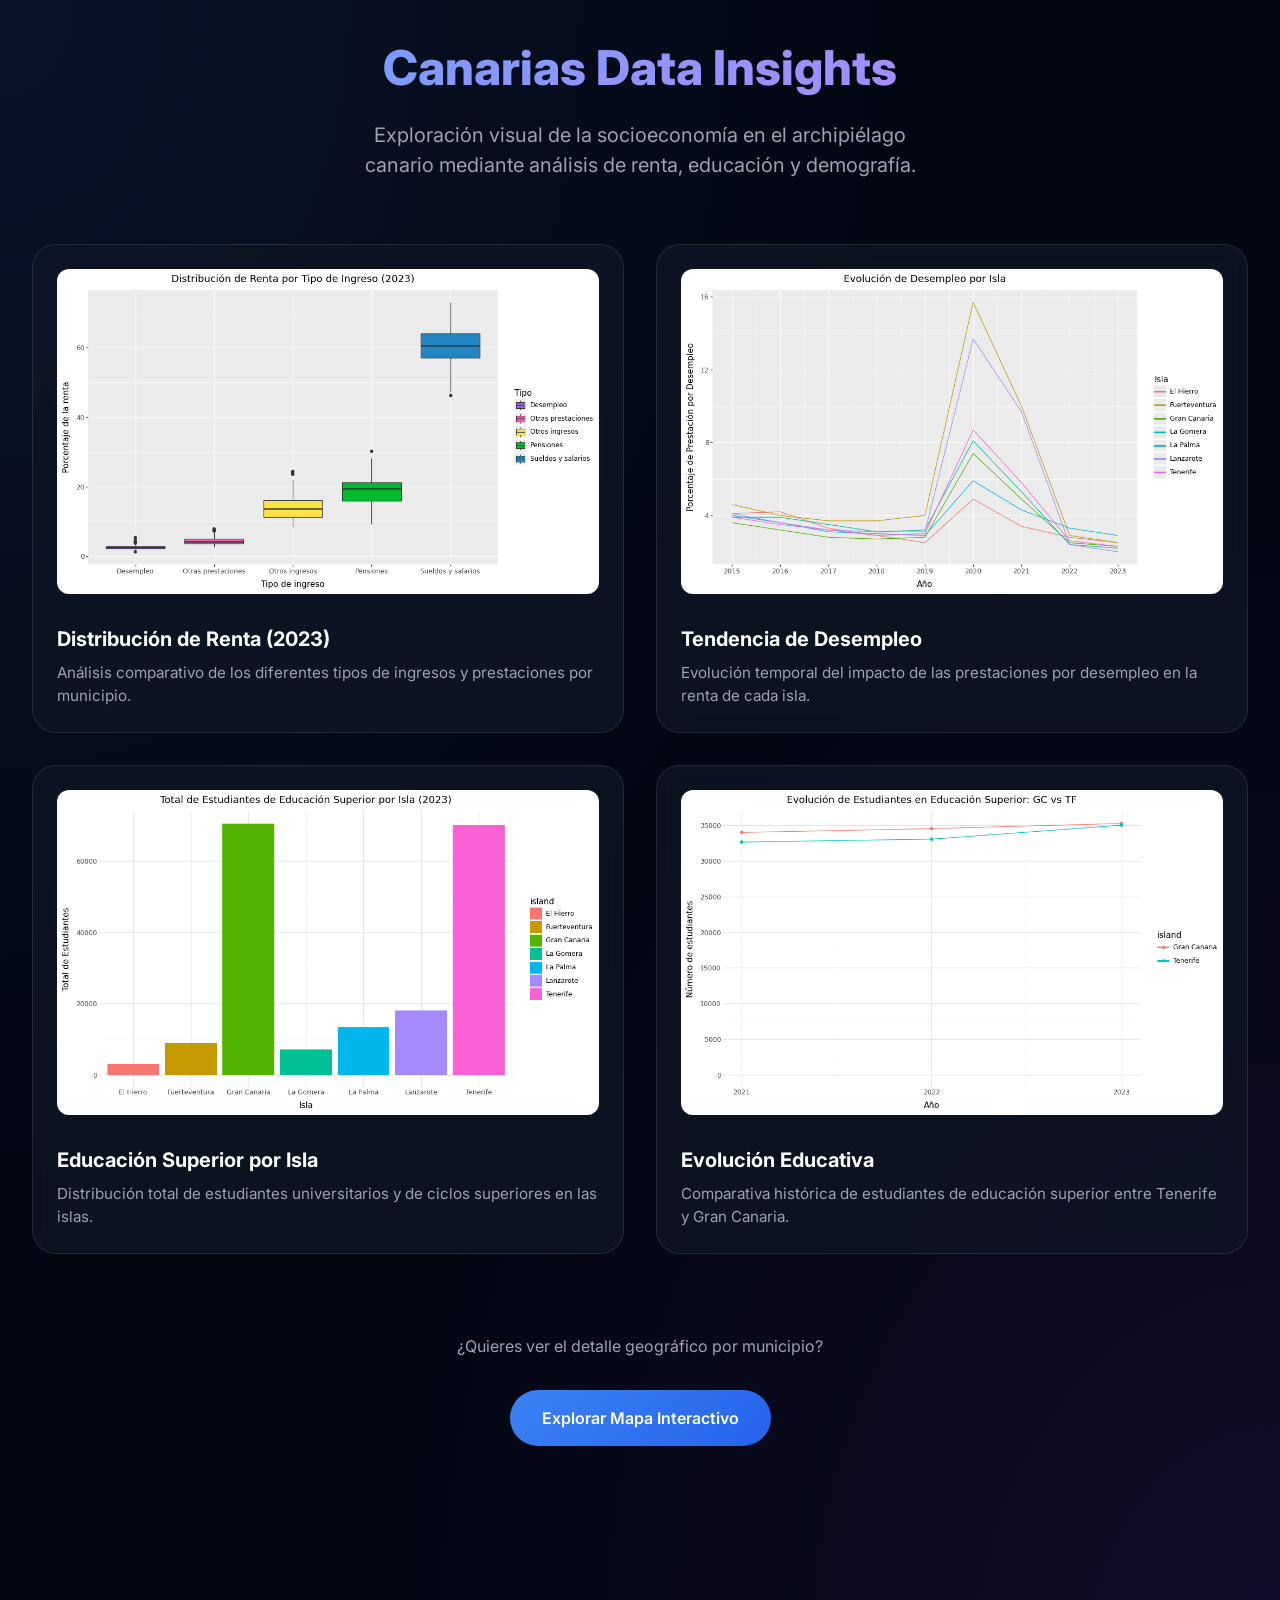
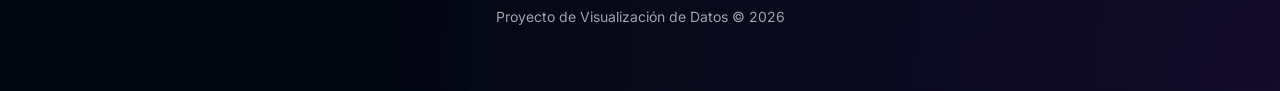
==== docs/index.html @ 3d6ef475 "Fix Jekyll build: move docs to root and track files" ====
<!DOCTYPE html>
<html lang="es">
<head>
    <meta charset="UTF-8">
    <meta name="viewport" content="width=device-width, initial-scale=1.0">
    <title>Visualización de Datos: Renta y Educación en Canarias</title>
    <meta name="description" content="Análisis visual de la distribución de renta y niveles educativos en las Islas Canarias.">
    <link rel="stylesheet" href="index.css">
    <link rel="preconnect" href="https://fonts.googleapis.com">
    <link rel="preconnect" href="https://fonts.gstatic.com" crossorigin>
    <link href="https://fonts.googleapis.com/css2?family=Inter:ital,opsz,wght@0,14..32,100..900;1,14..32,100..900&display=swap" rel="stylesheet">
</head>
<body>
    <header>
        <h1>Canarias Data Insights</h1>
        <p class="subtitle">Exploración visual de la socioeconomía en el archipiélago canario mediante análisis de renta, educación y demografía.</p>
    </header>

    <main class="gallery">
        <!-- Plot 1: Renta Distribution -->
        <article class="plot-card">
            <img src="images/income_distribution_boxplot.png" alt="Distribución de Renta por Tipo de Ingreso">
            <div class="plot-info">
                <h3>Distribución de Renta (2023)</h3>
                <p>Análisis comparativo de los diferentes tipos de ingresos y prestaciones por municipio.</p>
            </div>
        </article>

        <!-- Plot 2: Unemployment Trend -->
        <article class="plot-card">
            <img src="images/unemployment_trend_by_region.png" alt="Evolución de Desempleo por Isla">
            <div class="plot-info">
                <h3>Tendencia de Desempleo</h3>
                <p>Evolución temporal del impacto de las prestaciones por desempleo en la renta de cada isla.</p>
            </div>
        </article>

        <!-- Plot 3: Higher Ed Bar -->
        <article class="plot-card">
            <img src="images/higher_ed_by_island_bar.png" alt="Educación Superior por Isla">
            <div class="plot-info">
                <h3>Educación Superior por Isla</h3>
                <p>Distribución total de estudiantes universitarios y de ciclos superiores en las islas.</p>
            </div>
        </article>

        <!-- Plot 4: Higher Ed Points -->
        <article class="plot-card">
            <img src="images/higher_ed_tf_gc_point.png" alt="Evolución Educación Superior GC vs TF">
            <div class="plot-info">
                <h3>Evolución Educativa</h3>
                <p>Comparativa histórica de estudiantes de educación superior entre Tenerife y Gran Canaria.</p>
            </div>
        </article>
    </main>

    <section class="cta-section">
        <p style="margin-bottom: 2rem; color: var(--text-secondary);">¿Quieres ver el detalle geográfico por municipio?</p>
        <a href="index_map.html" class="btn">Explorar Mapa Interactivo</a>
    </section>

    <footer style="text-align: center; margin-top: 5rem; padding-bottom: 2rem; color: var(--text-secondary); font-size: 0.875rem;">
        <p>Proyecto de Visualización de Datos &copy; 2026</p>
    </footer>
</body>
</html>
---- docs/index.css ----
:root {
  --bg-color: #030712;
  --card-bg: rgba(17, 24, 39, 0.7);
  --accent-color: #3b82f6;
  --text-primary: #f3f4f6;
  --text-secondary: #9ca3af;
  --glass-border: rgba(255, 255, 255, 0.1);
}

* {
  margin: 0;
  padding: 0;
  box-sizing: border-box;
}

body {
  font-family: 'Inter', system-ui, -apple-system, sans-serif;
  background-color: var(--bg-color);
  color: var(--text-primary);
  line-height: 1.5;
  padding: 2rem;
  background-image: 
    radial-gradient(at 0% 0%, rgba(59, 130, 246, 0.1) 0px, transparent 50%),
    radial-gradient(at 100% 100%, rgba(147, 51, 234, 0.1) 0px, transparent 50%);
  min-height: 100vh;
}

header {
  text-align: center;
  margin-bottom: 4rem;
}

h1 {
  font-size: 3rem;
  font-weight: 800;
  margin-bottom: 1rem;
  background: linear-gradient(135deg, #60a5fa, #c084fc);
  -webkit-background-clip: text;
  -webkit-text-fill-color: transparent;
}

.subtitle {
  color: var(--text-secondary);
  font-size: 1.25rem;
  max-width: 600px;
  margin: 0 auto;
}

.gallery {
  display: grid;
  grid-template-columns: repeat(auto-fill, minmax(450px, 1fr));
  gap: 2rem;
  max-width: 1400px;
  margin: 0 auto;
}

.plot-card {
  background: var(--card-bg);
  backdrop-filter: blur(12px);
  -webkit-backdrop-filter: blur(12px);
  border: 1px solid var(--glass-border);
  border-radius: 1.5rem;
  padding: 1.5rem;
  transition: transform 0.3s ease, box-shadow 0.3s ease;
  overflow: hidden;
}

.plot-card:hover {
  transform: translateY(-5px);
  box-shadow: 0 20px 25px -5px rgba(0, 0, 0, 0.3), 0 10px 10px -5px rgba(0, 0, 0, 0.2);
  border-color: rgba(59, 130, 246, 0.4);
}

.plot-card img {
  width: 100%;
  height: auto;
  border-radius: 0.75rem;
  margin-bottom: 1.5rem;
  background: #111827;
}

.plot-info h3 {
  font-size: 1.25rem;
  margin-bottom: 0.5rem;
  color: #fff;
}

.plot-info p {
  color: var(--text-secondary);
  font-size: 0.95rem;
}

.cta-section {
  text-align: center;
  margin-top: 5rem;
  padding-bottom: 5rem;
}

.btn {
  display: inline-block;
  background: linear-gradient(135deg, #3b82f6, #2563eb);
  color: white;
  padding: 1rem 2rem;
  border-radius: 9999px;
  text-decoration: none;
  font-weight: 600;
  transition: opacity 0.2s ease, transform 0.2s ease;
}

.btn:hover {
  opacity: 0.9;
  transform: scale(1.05);
}

@media (max-width: 640px) {
  .gallery {
    grid-template-columns: 1fr;
  }
  h1 {
    font-size: 2rem;
  }
}
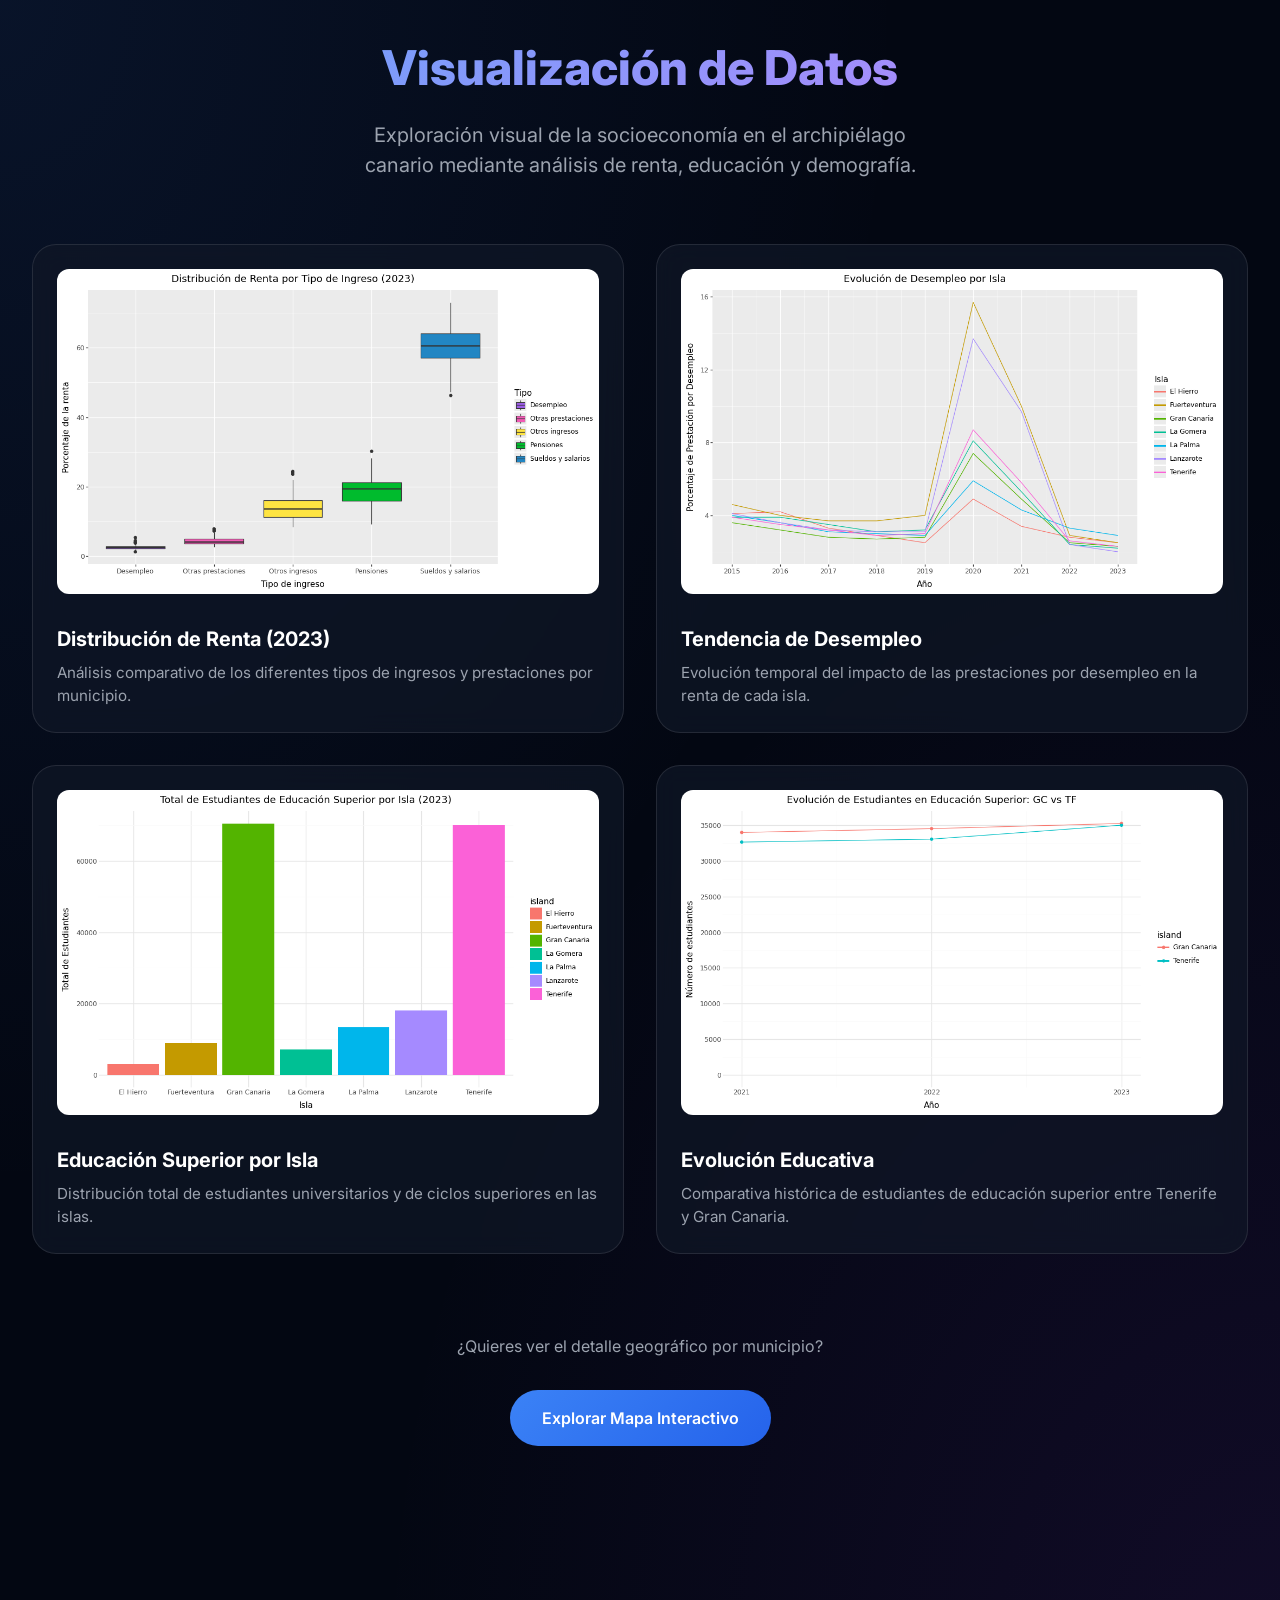
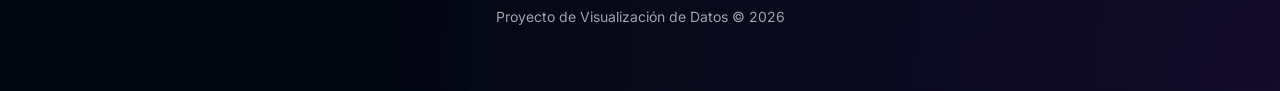
==== commit d0b5f576: "fix: Title Docs" ====
--- a/docs/index.html
+++ b/docs/index.html
@@ -12,7 +12,7 @@
 </head>
 <body>
     <header>
-        <h1>Canarias Data Insights</h1>
+        <h1>Visualización de Datos</h1>
         <p class="subtitle">Exploración visual de la socioeconomía en el archipiélago canario mediante análisis de renta, educación y demografía.</p>
     </header>
 
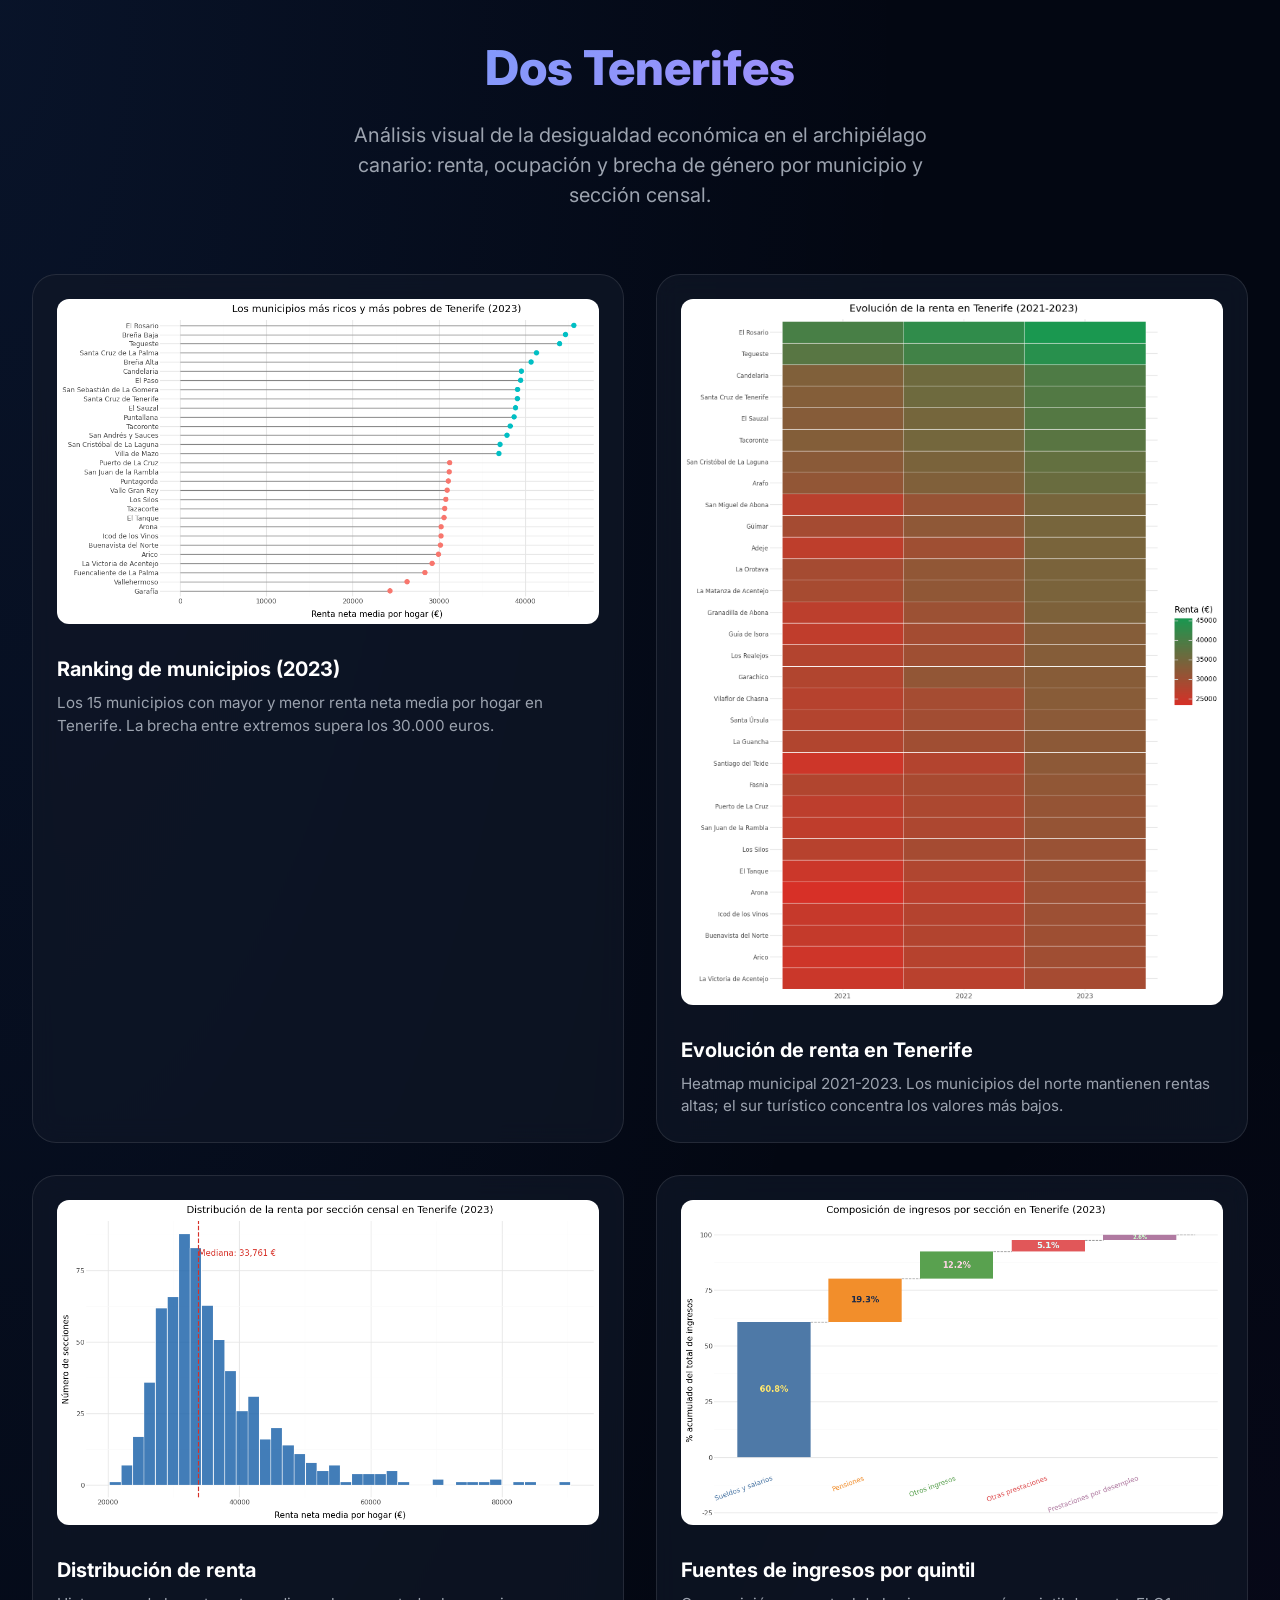
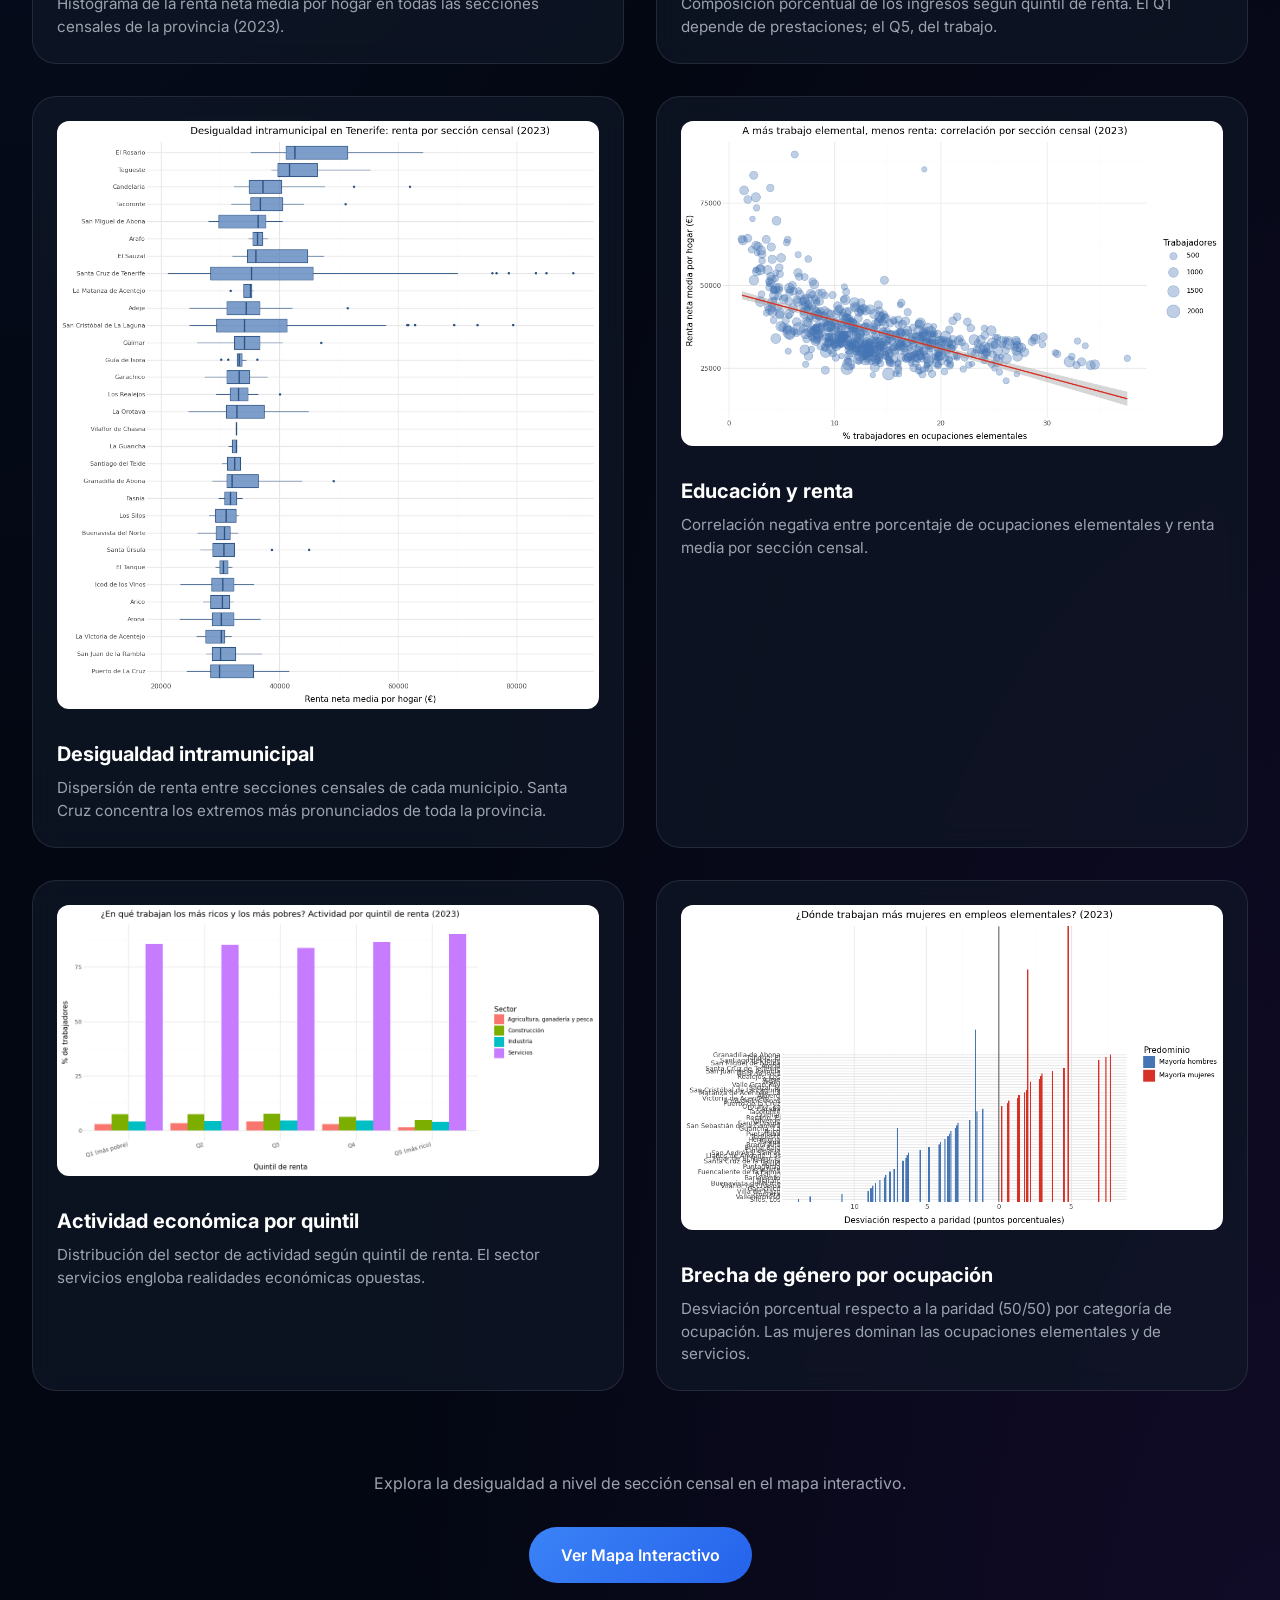
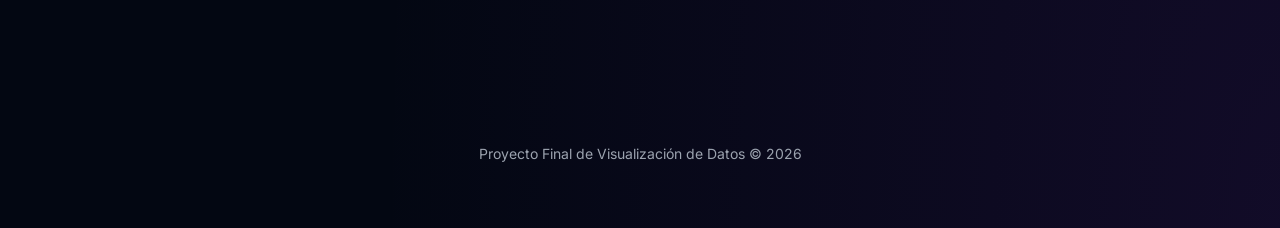
==== commit 7e5f9553: "Actualizar GitHub Pages con visualizaciones del proyecto final Reemplaza los gráficos de PR4 por las" ====
--- a/docs/index.html
+++ b/docs/index.html
@@ -3,8 +3,8 @@
 <head>
     <meta charset="UTF-8">
     <meta name="viewport" content="width=device-width, initial-scale=1.0">
-    <title>Visualización de Datos: Renta y Educación en Canarias</title>
-    <meta name="description" content="Análisis visual de la distribución de renta y niveles educativos en las Islas Canarias.">
+    <title>Dos Tenerifes: Desigualdad económica en el archipiélago canario</title>
+    <meta name="description" content="Análisis visual de la desigualdad de renta, ocupación y género en las Islas Canarias.">
     <link rel="stylesheet" href="index.css">
     <link rel="preconnect" href="https://fonts.googleapis.com">
     <link rel="preconnect" href="https://fonts.gstatic.com" crossorigin>
@@ -12,55 +12,83 @@
 </head>
 <body>
     <header>
-        <h1>Visualización de Datos</h1>
-        <p class="subtitle">Exploración visual de la socioeconomía en el archipiélago canario mediante análisis de renta, educación y demografía.</p>
+        <h1>Dos Tenerifes</h1>
+        <p class="subtitle">Análisis visual de la desigualdad económica en el archipiélago canario: renta, ocupación y brecha de género por municipio y sección censal.</p>
     </header>
 
     <main class="gallery">
-        <!-- Plot 1: Renta Distribution -->
         <article class="plot-card">
-            <img src="images/income_distribution_boxplot.png" alt="Distribución de Renta por Tipo de Ingreso">
+            <img src="images/lollipop_ranking_municipios.png" alt="Ranking de municipios por renta media">
             <div class="plot-info">
-                <h3>Distribución de Renta (2023)</h3>
-                <p>Análisis comparativo de los diferentes tipos de ingresos y prestaciones por municipio.</p>
+                <h3>Ranking de municipios (2023)</h3>
+                <p>Los 15 municipios con mayor y menor renta neta media por hogar en Tenerife. La brecha entre extremos supera los 30.000 euros.</p>
             </div>
         </article>
 
-        <!-- Plot 2: Unemployment Trend -->
         <article class="plot-card">
-            <img src="images/unemployment_trend_by_region.png" alt="Evolución de Desempleo por Isla">
+            <img src="images/heatmap_renta_tenerife.png" alt="Evolución de la renta en Tenerife 2021-2023">
             <div class="plot-info">
-                <h3>Tendencia de Desempleo</h3>
-                <p>Evolución temporal del impacto de las prestaciones por desempleo en la renta de cada isla.</p>
+                <h3>Evolución de renta en Tenerife</h3>
+                <p>Heatmap municipal 2021-2023. Los municipios del norte mantienen rentas altas; el sur turístico concentra los valores más bajos.</p>
             </div>
         </article>
 
-        <!-- Plot 3: Higher Ed Bar -->
         <article class="plot-card">
-            <img src="images/higher_ed_by_island_bar.png" alt="Educación Superior por Isla">
+            <img src="images/histograma_hist_renta.png" alt="Distribución de renta por secciones censales">
             <div class="plot-info">
-                <h3>Educación Superior por Isla</h3>
-                <p>Distribución total de estudiantes universitarios y de ciclos superiores en las islas.</p>
+                <h3>Distribución de renta</h3>
+                <p>Histograma de la renta neta media por hogar en todas las secciones censales de la provincia (2023).</p>
             </div>
         </article>
 
-        <!-- Plot 4: Higher Ed Points -->
         <article class="plot-card">
-            <img src="images/higher_ed_tf_gc_point.png" alt="Evolución Educación Superior GC vs TF">
+            <img src="images/waterfall_fuentes_ingresos.png" alt="Composición de ingresos por quintil">
             <div class="plot-info">
-                <h3>Evolución Educativa</h3>
-                <p>Comparativa histórica de estudiantes de educación superior entre Tenerife y Gran Canaria.</p>
+                <h3>Fuentes de ingresos por quintil</h3>
+                <p>Composición porcentual de los ingresos según quintil de renta. El Q1 depende de prestaciones; el Q5, del trabajo.</p>
+            </div>
+        </article>
+
+        <article class="plot-card">
+            <img src="images/boxplot_desigualdad_intramunicipal_tenerife.png" alt="Desigualdad intramunicipal en Tenerife">
+            <div class="plot-info">
+                <h3>Desigualdad intramunicipal</h3>
+                <p>Dispersión de renta entre secciones censales de cada municipio. Santa Cruz concentra los extremos más pronunciados de toda la provincia.</p>
+            </div>
+        </article>
+
+        <article class="plot-card">
+            <img src="images/scatter_elementales_renta.png" alt="Correlación educación elemental y renta">
+            <div class="plot-info">
+                <h3>Educación y renta</h3>
+                <p>Correlación negativa entre porcentaje de ocupaciones elementales y renta media por sección censal.</p>
+            </div>
+        </article>
+
+        <article class="plot-card">
+            <img src="images/grouped_bar_ingresos_quintiles.png" alt="Actividad económica por quintil de renta">
+            <div class="plot-info">
+                <h3>Actividad económica por quintil</h3>
+                <p>Distribución del sector de actividad según quintil de renta. El sector servicios engloba realidades económicas opuestas.</p>
+            </div>
+        </article>
+
+        <article class="plot-card">
+            <img src="images/brecha_genero.png" alt="Brecha de género en categorías de ocupación">
+            <div class="plot-info">
+                <h3>Brecha de género por ocupación</h3>
+                <p>Desviación porcentual respecto a la paridad (50/50) por categoría de ocupación. Las mujeres dominan las ocupaciones elementales y de servicios.</p>
             </div>
         </article>
     </main>
 
     <section class="cta-section">
-        <p style="margin-bottom: 2rem; color: var(--text-secondary);">¿Quieres ver el detalle geográfico por municipio?</p>
-        <a href="index_map.html" class="btn">Explorar Mapa Interactivo</a>
+        <p style="margin-bottom: 2rem; color: var(--text-secondary);">Explora la desigualdad a nivel de sección censal en el mapa interactivo.</p>
+        <a href="index_map.html" class="btn">Ver Mapa Interactivo</a>
     </section>
 
     <footer style="text-align: center; margin-top: 5rem; padding-bottom: 2rem; color: var(--text-secondary); font-size: 0.875rem;">
-        <p>Proyecto de Visualización de Datos &copy; 2026</p>
+        <p>Proyecto Final de Visualización de Datos &copy; 2026</p>
     </footer>
 </body>
 </html>
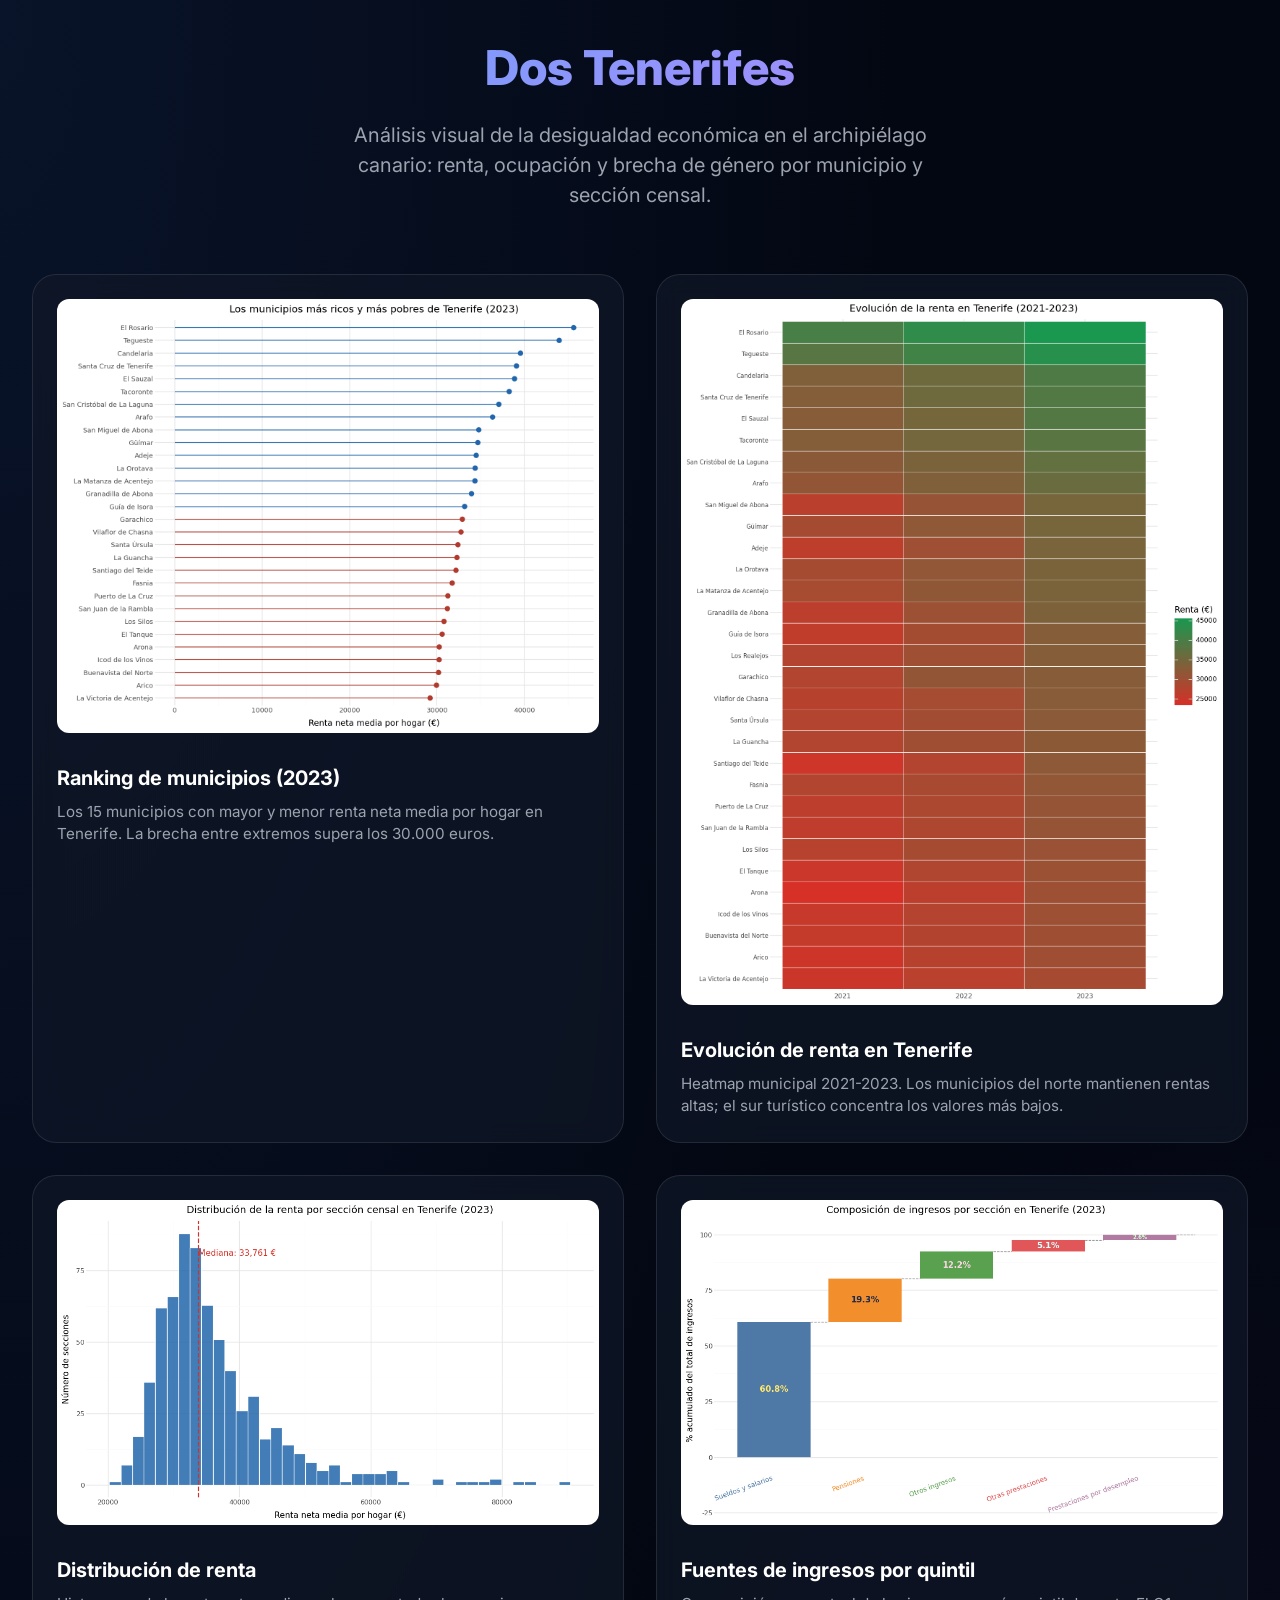
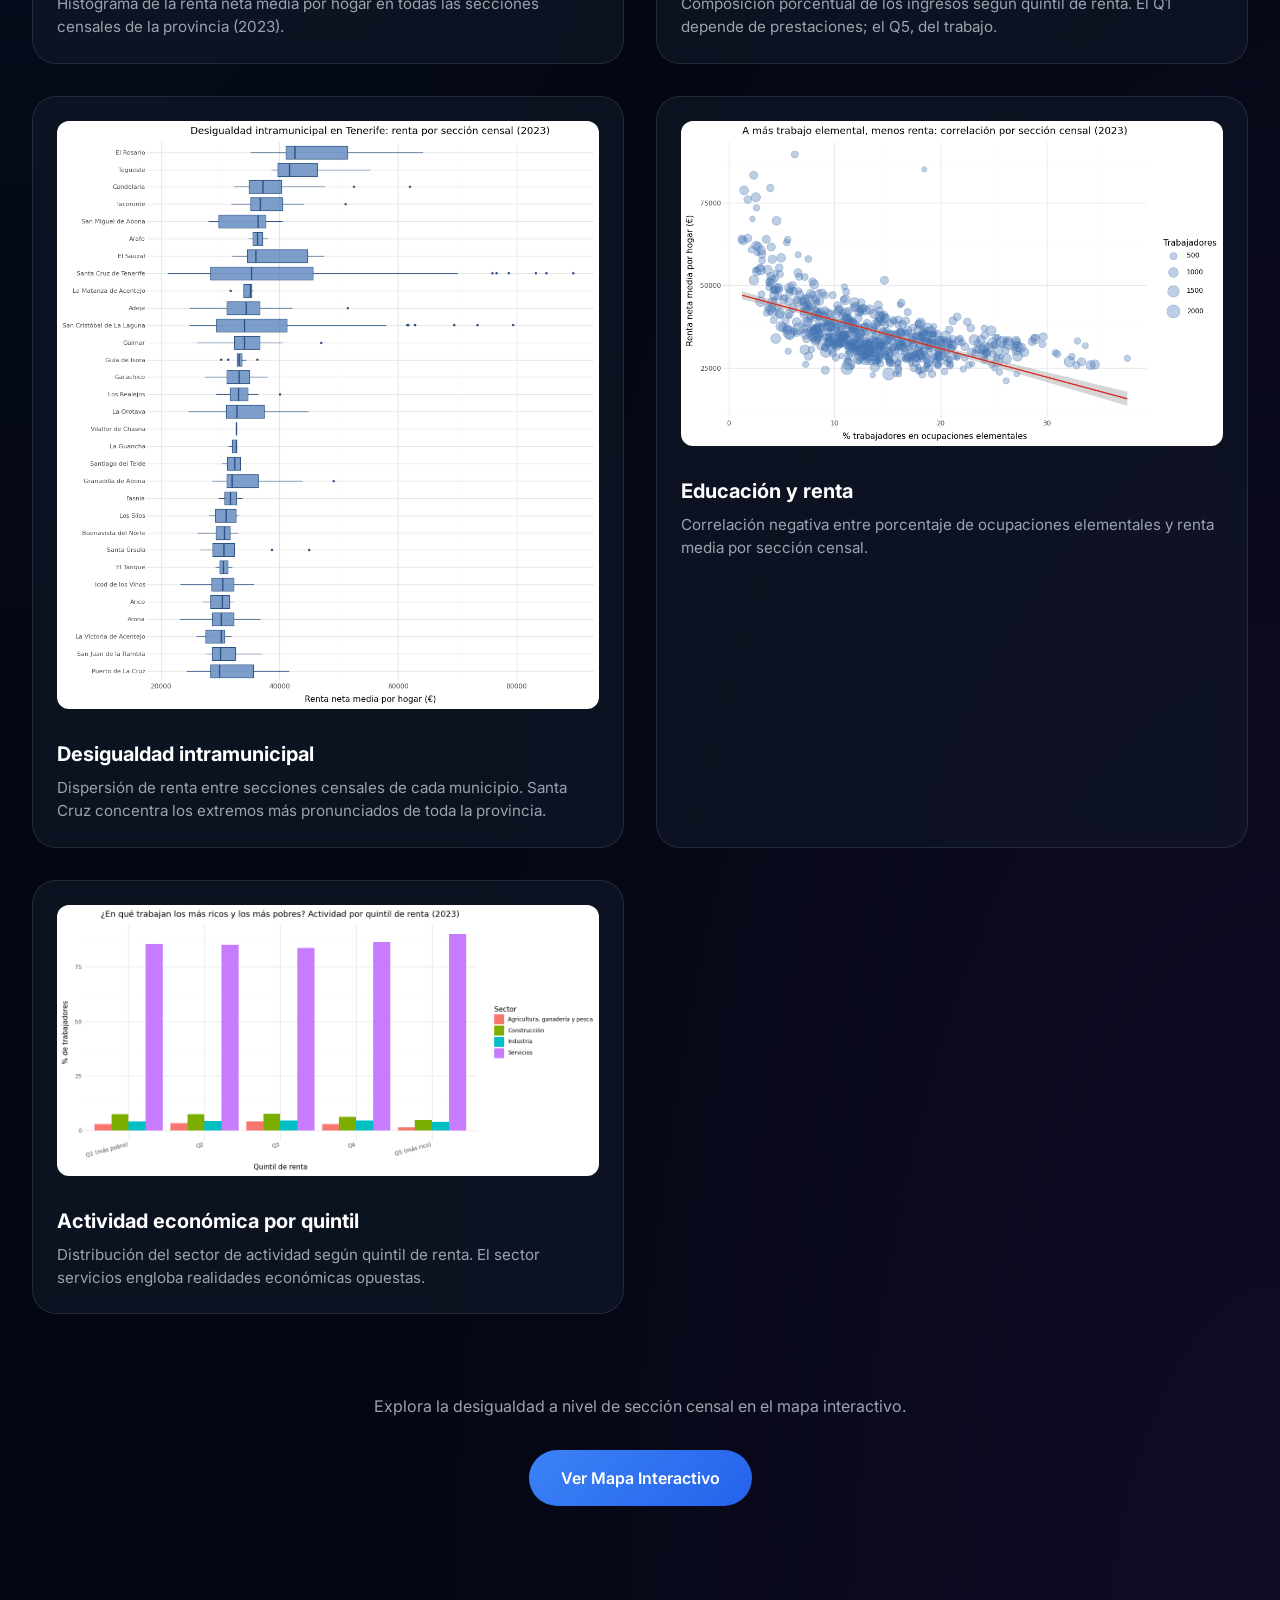
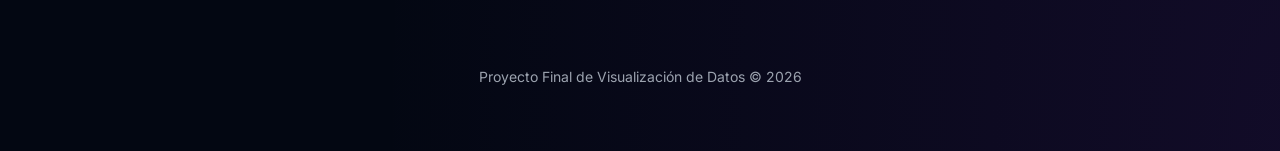
==== commit 49093b38: "pres" ====
--- a/docs/index.html
+++ b/docs/index.html
@@ -73,13 +73,6 @@
             </div>
         </article>
 
-        <article class="plot-card">
-            <img src="images/brecha_genero.png" alt="Brecha de género en categorías de ocupación">
-            <div class="plot-info">
-                <h3>Brecha de género por ocupación</h3>
-                <p>Desviación porcentual respecto a la paridad (50/50) por categoría de ocupación. Las mujeres dominan las ocupaciones elementales y de servicios.</p>
-            </div>
-        </article>
     </main>
 
     <section class="cta-section">
